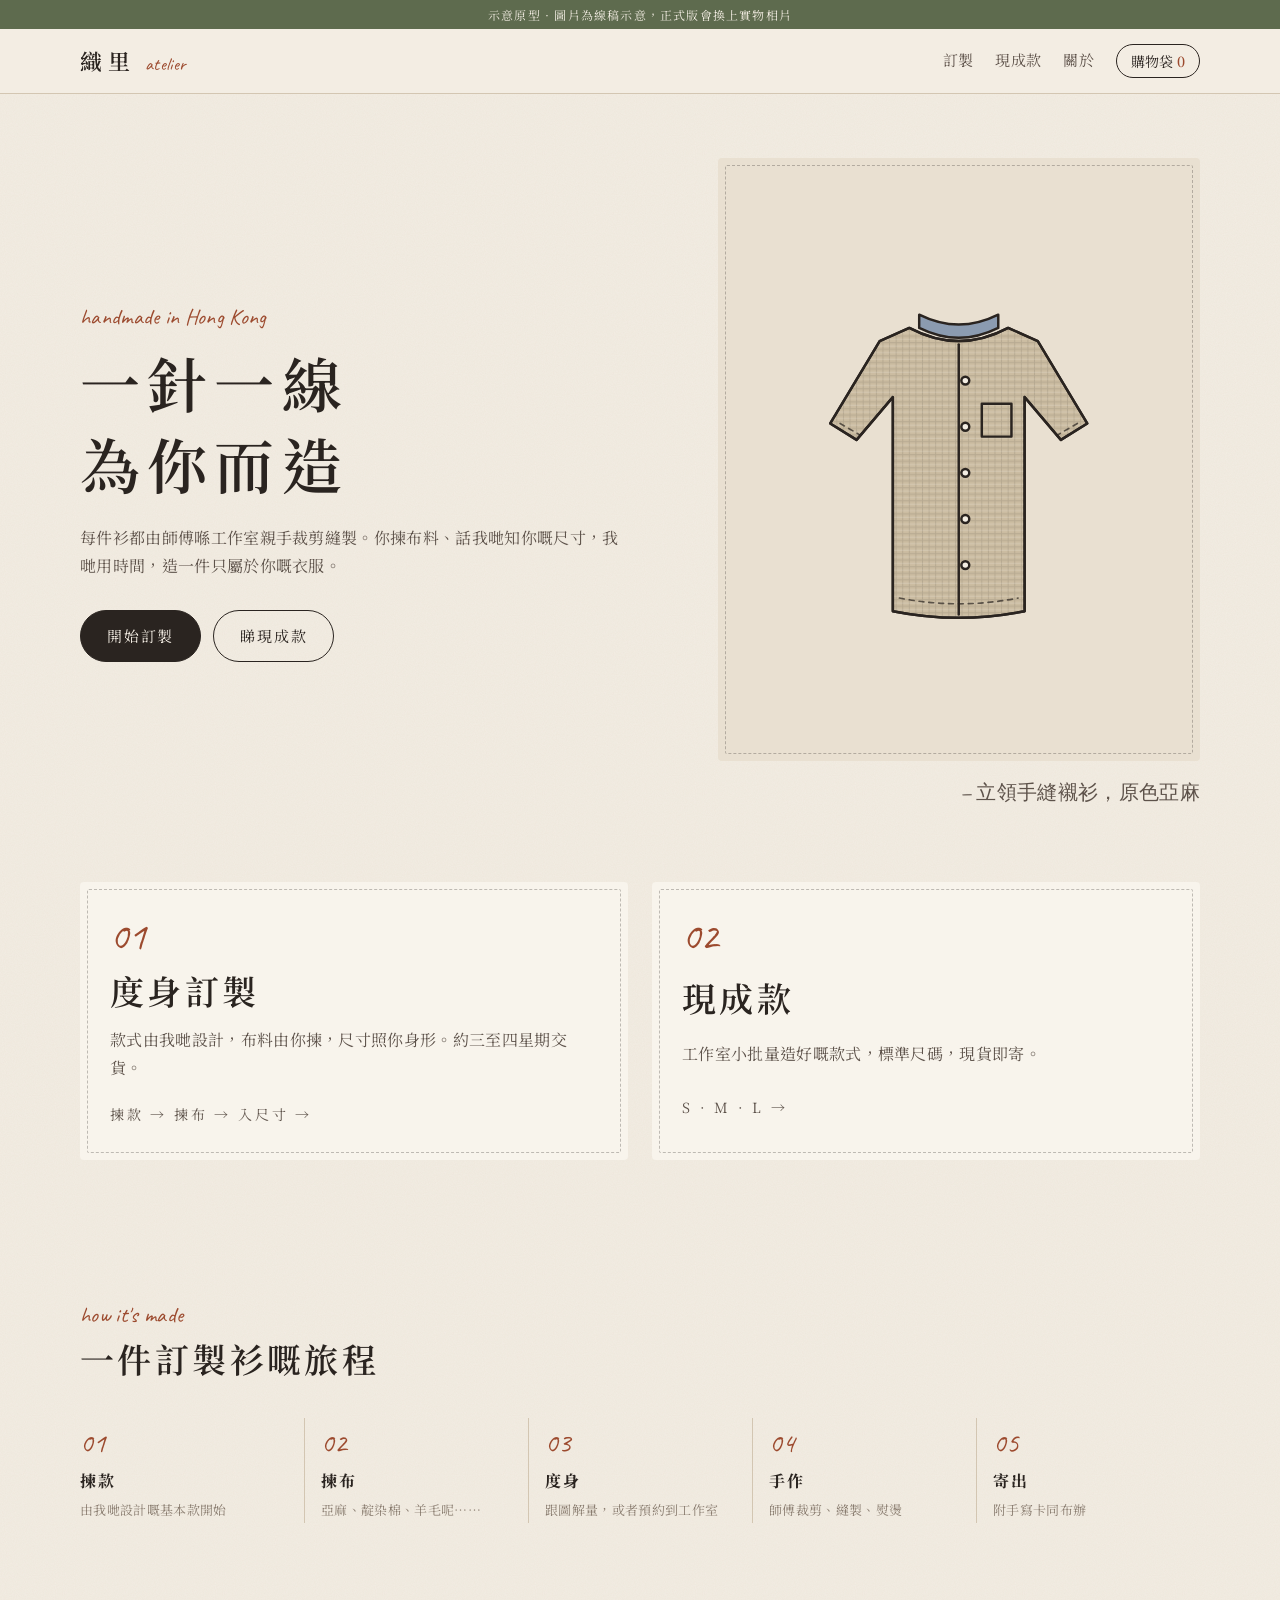
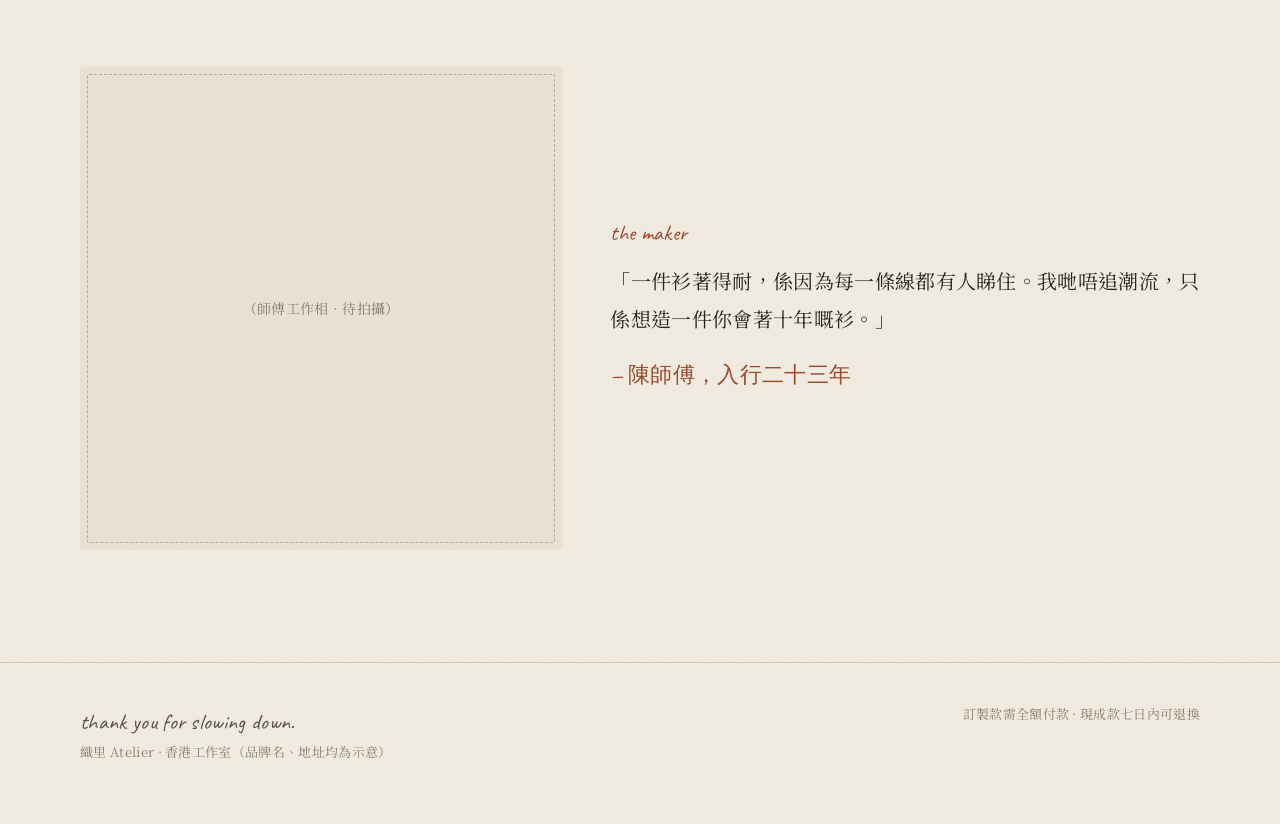
==== site/index.html @ f0a5905e "Add clickable prototype for artisan clothing shop Two zones: made-to-measure (style, fabric, measure" ====
<!DOCTYPE html>
<html lang="zh-Hant-HK">
<head>
<meta charset="utf-8">
<meta name="viewport" content="width=device-width, initial-scale=1">
<title>織里 Atelier · 原型</title>
<link rel="preconnect" href="https://fonts.googleapis.com">
<link rel="preconnect" href="https://fonts.gstatic.com" crossorigin>
<link href="https://fonts.googleapis.com/css2?family=Caveat:wght@500&family=Noto+Serif+TC:wght@400;600&display=swap" rel="stylesheet">
<link rel="stylesheet" href="styles.css">
</head>
<body>

<div class="proto-flag">示意原型 · 圖片為線稿示意，正式版會換上實物相片</div>

<header class="site-header">
  <div class="wrap">
    <a class="brand" href="#"><b>織里</b><span>atelier</span></a>
    <nav class="nav">
      <a href="#custom" data-nav="custom">訂製</a>
      <a href="#ready" data-nav="ready">現成款</a>
      <a href="#" data-nav="home" class="hide-sm">關於</a>
      <button class="cart-btn" id="cartBtn" type="button">購物袋 <span class="count" id="cartCount">0</span></button>
    </nav>
  </div>
</header>

<main>
  <!-- ================= HOME ================= -->
  <section class="view" id="view-home">
    <div class="hero">
      <div class="wrap hero-grid">
        <div>
          <div class="eyebrow">handmade in Hong Kong</div>
          <h1>一針一線<br>為你而造</h1>
          <p class="lede">每件衫都由師傅喺工作室親手裁剪縫製。你揀布料、話我哋知你嘅尺寸，我哋用時間，造一件只屬於你嘅衣服。</p>
          <div class="cta-row">
            <a class="btn" href="#custom">開始訂製</a>
            <a class="btn ghost" href="#ready">睇現成款</a>
          </div>
        </div>
        <div>
          <div class="art stitched" id="heroArt"></div>
          <p class="note">— 立領手縫襯衫，原色亞麻</p>
        </div>
      </div>
    </div>

    <div class="section" style="padding-top:24px">
      <div class="wrap">
        <div class="zones">
          <a class="zone stitched" href="#custom">
            <span class="num">01</span>
            <h2>度身訂製</h2>
            <p class="lede">款式由我哋設計，布料由你揀，尺寸照你身形。約三至四星期交貨。</p>
            <span class="go">揀款 → 揀布 → 入尺寸 →</span>
          </a>
          <a class="zone stitched" href="#ready">
            <span class="num">02</span>
            <h2>現成款</h2>
            <p class="lede">工作室小批量造好嘅款式，標準尺碼，現貨即寄。</p>
            <span class="go">S · M · L →</span>
          </a>
        </div>
      </div>
    </div>

    <div class="section">
      <div class="wrap">
        <div class="section-head">
          <div class="eyebrow">how it's made</div>
          <h2>一件訂製衫嘅旅程</h2>
        </div>
        <ol class="process process-wrap">
          <li><b>揀款</b><small>由我哋設計嘅基本款開始</small></li>
          <li><b>揀布</b><small>亞麻、靛染棉、羊毛呢……</small></li>
          <li><b>度身</b><small>跟圖解量，或者預約到工作室</small></li>
          <li><b>手作</b><small>師傅裁剪、縫製、熨燙</small></li>
          <li><b>寄出</b><small>附手寫卡同布辦</small></li>
        </ol>
      </div>
    </div>

    <div class="section">
      <div class="wrap story">
        <div class="portrait stitched">（師傅工作相 · 待拍攝）</div>
        <div>
          <div class="eyebrow">the maker</div>
          <blockquote>「一件衫著得耐，係因為每一條線都有人睇住。我哋唔追潮流，只係想造一件你會著十年嘅衫。」</blockquote>
          <cite>— 陳師傅，入行二十三年</cite>
        </div>
      </div>
    </div>
  </section>

  <!-- ================= CUSTOM ================= -->
  <section class="view" id="view-custom">
    <div class="wrap section" style="padding-top:44px">
      <div class="section-head">
        <div class="eyebrow">made to measure</div>
        <h1 style="font-size:clamp(28px,5vw,44px)">度身訂製</h1>
      </div>
      <ol class="steps" id="steps">
        <li data-step="0"><span class="n">1</span>揀款式</li>
        <li data-step="1"><span class="n">2</span>揀布料</li>
        <li data-step="2"><span class="n">3</span>入尺寸</li>
        <li data-step="3"><span class="n">4</span>確認</li>
      </ol>
      <div class="flow-grid">
        <aside class="preview stitched" id="preview"></aside>
        <div class="panel" id="panel"></div>
      </div>
    </div>
  </section>

  <!-- ================= READY ================= -->
  <section class="view" id="view-ready">
    <div class="wrap section" style="padding-top:44px">
      <div class="section-head">
        <div class="eyebrow">ready to wear</div>
        <h1 style="font-size:clamp(28px,5vw,44px)">現成款</h1>
        <p class="lede">小批量製作，每款只造十幾件。賣完會再排期，唔會大量生產。</p>
      </div>
      <div class="filters" id="filters"></div>
      <div class="grid" id="readyGrid"></div>
    </div>
  </section>
</main>

<footer class="site-footer">
  <div class="wrap">
    <div>
      <div class="hand">thank you for slowing down.</div>
      <div>織里 Atelier · 香港工作室（品牌名、地址均為示意）</div>
    </div>
    <div>訂製款需全額付款 · 現成款七日內可退換</div>
  </div>
</footer>

<!-- cart drawer -->
<div class="scrim" id="scrim"></div>
<aside class="drawer" id="drawer" aria-label="購物袋">
  <header><h3>購物袋</h3><button class="x" data-close type="button" aria-label="關閉">×</button></header>
  <div class="items" id="cartItems"></div>
  <footer>
    <div class="total-row"><span>合計</span><b id="cartTotal">HK$0</b></div>
    <button class="btn block" id="checkoutBtn" type="button">前往結帳</button>
  </footer>
</aside>

<!-- modal -->
<div class="modal" id="modal" role="dialog" aria-modal="true">
  <div class="box stitched"><button class="x" data-close type="button" aria-label="關閉">×</button><div id="modalBody"></div></div>
</div>

<div class="toast" id="toast"></div>

<script src="data.js"></script>
<script src="art.js"></script>
<script src="app.js"></script>
</body>
</html>
---- site/styles.css ----
:root {
  --paper: #f3ede3;
  --paper-2: #e9e0d1;
  --card: #f8f4ec;
  --ink: #2a2420;
  --ink-soft: #5d524a;
  --muted: #8a7d70;
  --line: #d3c6b2;
  --rust: #9c4a2e;
  --moss: #5e6b4e;
  --serif: "Noto Serif TC", "Songti TC", "PMingLiU", serif;
  --hand: "Caveat", cursive;
  --radius: 4px;
}

* { box-sizing: border-box; }

html { scroll-behavior: smooth; }

body {
  margin: 0;
  background-color: var(--paper);
  /* faint paper grain */
  background-image: url("data:image/svg+xml,%3Csvg xmlns='http://www.w3.org/2000/svg' width='160' height='160'%3E%3Cfilter id='n'%3E%3CfeTurbulence type='fractalNoise' baseFrequency='.9' numOctaves='2' stitchTiles='stitch'/%3E%3CfeColorMatrix values='0 0 0 0 0.35 0 0 0 0 0.28 0 0 0 0 0.2 0 0 0 .07 0'/%3E%3C/filter%3E%3Crect width='100%25' height='100%25' filter='url(%23n)'/%3E%3C/svg%3E");
  color: var(--ink);
  font-family: var(--serif);
  font-size: 16px;
  line-height: 1.75;
  letter-spacing: .02em;
  -webkit-font-smoothing: antialiased;
}

img, svg { display: block; max-width: 100%; }
a { color: inherit; }
button { font: inherit; color: inherit; }

.wrap { width: min(1120px, 100% - 40px); margin-inline: auto; }

/* ---------- header ---------- */
.site-header {
  position: sticky; top: 0; z-index: 20;
  background: rgba(243, 237, 227, .92);
  backdrop-filter: blur(6px);
  border-bottom: 1px solid var(--line);
}
.site-header .wrap {
  display: flex; align-items: center; justify-content: space-between;
  height: 64px;
}
.brand { text-decoration: none; display: flex; align-items: baseline; gap: 10px; }
.brand b { font-size: 22px; font-weight: 600; letter-spacing: .25em; }
.brand span { font-family: var(--hand); font-size: 18px; color: var(--rust); }
.nav { display: flex; gap: 22px; align-items: center; }
.nav a { text-decoration: none; font-size: 15px; color: var(--ink-soft); padding: 4px 0; border-bottom: 1px solid transparent; }
.nav a.active, .nav a:hover { color: var(--ink); border-bottom-color: var(--rust); }
.cart-btn {
  background: none; border: 1px solid var(--ink); border-radius: 999px;
  padding: 4px 14px; cursor: pointer; font-size: 14px;
}
.cart-btn .count { color: var(--rust); font-weight: 600; }

@media (max-width: 640px) {
  .nav a.hide-sm { display: none; }
  .nav { gap: 14px; }
  .brand span { display: none; }
}

/* ---------- views ---------- */
.view { display: none; animation: fade .6s ease; }
.view.on { display: block; }
@keyframes fade { from { opacity: 0; transform: translateY(6px); } to { opacity: 1; transform: none; } }

.eyebrow { font-family: var(--hand); color: var(--rust); font-size: 22px; line-height: 1; }
h1, h2, h3 { font-weight: 600; line-height: 1.35; margin: 0; }
h1 { font-size: clamp(34px, 6vw, 60px); letter-spacing: .12em; }
h2 { font-size: clamp(24px, 3.4vw, 34px); letter-spacing: .1em; }
h3 { font-size: 19px; letter-spacing: .06em; }
p { margin: 0; }
.lede { color: var(--ink-soft); max-width: 34em; }

.section { padding: 72px 0; }
.section-head { display: grid; gap: 10px; margin-bottom: 36px; }
.rule { height: 1px; background: var(--line); border: 0; margin: 0; }

/* stitched border: dashed line inset, like a seam */
.stitched { position: relative; }
.stitched::after {
  content: ""; position: absolute; inset: 7px;
  border: 1px dashed rgba(42, 36, 32, .28); border-radius: 2px;
  pointer-events: none;
}

/* ---------- hero ---------- */
.hero { padding: 64px 0 48px; }
.hero-grid { display: grid; grid-template-columns: 1.1fr .9fr; gap: 48px; align-items: center; }
.hero h1 { margin: 14px 0 20px; }
.hero .art {
  background: var(--paper-2); aspect-ratio: 4 / 5; border-radius: var(--radius);
  display: grid; place-items: center; padding: 30px;
}
.hero .art svg { width: 78%; }
.hero .note { font-family: var(--hand); font-size: 20px; color: var(--ink-soft); margin-top: 14px; text-align: right; }
.cta-row { display: flex; gap: 12px; flex-wrap: wrap; margin-top: 30px; }
@media (max-width: 800px) {
  .hero-grid { grid-template-columns: 1fr; gap: 28px; }
  .hero { padding-top: 36px; }
}

.btn {
  display: inline-flex; align-items: center; justify-content: center; gap: 8px;
  padding: 12px 26px; border-radius: 999px; cursor: pointer;
  border: 1px solid var(--ink); background: var(--ink); color: var(--paper);
  text-decoration: none; font-size: 15px; letter-spacing: .12em;
  transition: background .3s, color .3s;
}
.btn:hover { background: var(--rust); border-color: var(--rust); }
.btn.ghost { background: transparent; color: var(--ink); }
.btn.ghost:hover { background: var(--ink); color: var(--paper); }
.btn:disabled { opacity: .35; cursor: not-allowed; background: var(--ink); }
.btn.block { width: 100%; }

/* ---------- two zones ---------- */
.zones { display: grid; grid-template-columns: 1fr 1fr; gap: 24px; }
.zone {
  background: var(--card); padding: 34px 30px; border-radius: var(--radius);
  text-decoration: none; display: grid; gap: 12px; transition: transform .4s;
}
.zone:hover { transform: translateY(-3px); }
.zone .num { font-family: var(--hand); font-size: 40px; color: var(--rust); line-height: 1; }
.zone .go { margin-top: 8px; font-size: 14px; letter-spacing: .2em; color: var(--ink-soft); }
@media (max-width: 700px) { .zones { grid-template-columns: 1fr; } }

/* ---------- process ---------- */
.process { display: grid; grid-template-columns: repeat(5, 1fr); gap: 0; counter-reset: s; }
.process li { list-style: none; padding: 0 16px; border-left: 1px solid var(--line); }
.process li:first-child { border-left: 0; padding-left: 0; }
.process li::before {
  counter-increment: s; content: "0" counter(s);
  display: block; font-family: var(--hand); font-size: 28px; color: var(--rust);
}
.process b { display: block; letter-spacing: .1em; }
.process small { color: var(--muted); font-size: 13px; }
.process-wrap { padding: 0; margin: 0; }
@media (max-width: 800px) {
  .process { grid-template-columns: 1fr; gap: 18px; }
  .process li { border-left: 0; padding: 0 0 0 0; border-top: 1px solid var(--line); padding-top: 12px; }
  .process li:first-child { border-top: 0; padding-top: 0; }
}

/* ---------- maker story ---------- */
.story { display: grid; grid-template-columns: .9fr 1.1fr; gap: 48px; align-items: center; }
.story .portrait {
  aspect-ratio: 1; background: var(--paper-2); border-radius: var(--radius);
  display: grid; place-items: center; color: var(--muted); font-size: 14px;
}
.story blockquote { margin: 18px 0; font-size: 20px; line-height: 1.9; }
.story cite { font-family: var(--hand); font-style: normal; font-size: 22px; color: var(--rust); }
@media (max-width: 800px) { .story { grid-template-columns: 1fr; gap: 24px; } }

/* ---------- product cards ---------- */
.grid { display: grid; grid-template-columns: repeat(auto-fill, minmax(240px, 1fr)); gap: 28px; }
.card {
  background: none; border: 0; padding: 0; text-align: left; cursor: pointer;
  display: grid; gap: 10px;
}
.card .pic {
  background: var(--card); aspect-ratio: 4 / 5; border-radius: var(--radius);
  display: grid; place-items: center; padding: 28px; transition: background .4s;
}
.card:hover .pic { background: var(--paper-2); }
.card .pic svg { width: 82%; transition: transform .6s; }
.card:hover .pic svg { transform: scale(1.03) rotate(-1deg); }
.card .meta { display: flex; justify-content: space-between; gap: 10px; align-items: baseline; }
.card .price { color: var(--ink-soft); font-size: 15px; white-space: nowrap; }
.card .sub { color: var(--muted); font-size: 13px; }
.card.selected .pic { outline: 2px solid var(--rust); outline-offset: 3px; }
.tag {
  display: inline-block; font-size: 12px; letter-spacing: .1em; padding: 1px 10px;
  border: 1px solid var(--line); border-radius: 999px; color: var(--ink-soft);
}
.tag.rust { border-color: var(--rust); color: var(--rust); }

/* ---------- custom flow ---------- */
.steps { scroll-margin-top: 72px; display: flex; gap: 0; margin: 0 0 40px; padding: 0; list-style: none; border-bottom: 1px solid var(--line); overflow-x: auto; }
.steps li {
  flex: 1; min-width: 80px; padding: 12px 4px; text-align: center; font-size: 14px;
  color: var(--muted); letter-spacing: .12em; border-bottom: 2px solid transparent; margin-bottom: -1px;
  white-space: nowrap;
}
.steps li .n { font-family: var(--hand); font-size: 20px; margin-right: 4px; }
.steps li.on { color: var(--ink); border-bottom-color: var(--rust); }
.steps li.done { color: var(--ink-soft); cursor: pointer; }

.flow-grid { display: grid; grid-template-columns: .85fr 1.15fr; gap: 48px; align-items: start; }
.preview {
  position: sticky; top: 88px;
  background: var(--card); border-radius: var(--radius); padding: 30px;
  display: grid; gap: 14px;
}
.preview .pic { aspect-ratio: 4 / 5; display: grid; place-items: center; }
.preview .pic svg { width: 80%; transition: all .6s; }
.preview .line { display: flex; justify-content: space-between; font-size: 14px; color: var(--ink-soft); border-top: 1px dashed var(--line); padding-top: 8px; }
.preview .line b { color: var(--ink); font-weight: 600; }
@media (max-width: 860px) {
  .flow-grid { grid-template-columns: 1fr; gap: 24px; }
  .preview { position: relative; top: 0; grid-template-columns: 120px 1fr; align-items: center; padding: 16px; }
  .preview .pic { aspect-ratio: auto; }
  .preview .pic svg { width: 120px; height: 144px; }
  .preview .info { display: grid; gap: 6px; }
}

.panel { display: grid; gap: 22px; }
.panel .hint { color: var(--muted); font-size: 14px; }

.style-list { display: grid; gap: 14px; }
.style-opt {
  display: grid; grid-template-columns: 88px 1fr auto; gap: 16px; align-items: center;
  background: var(--card); border: 1px solid transparent; border-radius: var(--radius);
  padding: 12px 16px 12px 12px; cursor: pointer; text-align: left; transition: border-color .3s;
}
.style-opt:hover { border-color: var(--line); }
.style-opt.on { border-color: var(--rust); }
.style-opt .thumb { background: var(--paper-2); border-radius: 2px; padding: 8px; }
.style-opt p { font-size: 14px; color: var(--ink-soft); }
.style-opt .price { font-size: 15px; white-space: nowrap; }

.fabrics { display: grid; grid-template-columns: repeat(auto-fill, minmax(150px, 1fr)); gap: 16px; }
.fabric {
  background: none; border: 0; padding: 0; cursor: pointer; text-align: left; display: grid; gap: 8px;
}
.swatch {
  aspect-ratio: 1; border-radius: 3px; position: relative;
  box-shadow: inset 0 0 0 1px rgba(0,0,0,.06), 0 1px 0 rgba(0,0,0,.04);
  transition: transform .4s;
}
/* pinked (zigzag) bottom edge like a fabric sample */
.swatch { -webkit-mask: conic-gradient(from -45deg at bottom, #0000, #000 1deg 89deg, #0000 90deg) 50% / 12px 100%;
          mask: conic-gradient(from -45deg at bottom, #0000, #000 1deg 89deg, #0000 90deg) 50% / 12px 100%; }
.fabric:hover .swatch { transform: translateY(-2px); }
.fabric.on .name::before { content: "✓ "; color: var(--rust); }
.fabric.on .swatch { outline: 2px solid var(--rust); outline-offset: 3px; }
.fabric .name { font-size: 15px; }
.fabric .detail { font-size: 12px; color: var(--muted); line-height: 1.5; }
.fabric .plus { font-size: 13px; color: var(--rust); }

.fabric-note { background: var(--card); padding: 16px 18px; border-radius: var(--radius); font-size: 14px; color: var(--ink-soft); }

/* fabric weave textures */
.t-linen { background-image:
  repeating-linear-gradient(0deg, rgba(255,255,255,.09) 0 1px, transparent 1px 3px),
  repeating-linear-gradient(90deg, rgba(0,0,0,.08) 0 1px, transparent 1px 4px); }
.t-twill { background-image: repeating-linear-gradient(45deg, rgba(255,255,255,.10) 0 2px, transparent 2px 5px); }
.t-herring { background-image:
  repeating-linear-gradient(45deg, rgba(255,255,255,.10) 0 2px, transparent 2px 6px),
  repeating-linear-gradient(-45deg, rgba(0,0,0,.08) 0 2px, transparent 2px 6px); background-size: 12px 12px, 12px 12px; background-position: 0 0, 6px 0; }
.t-plain { background-image: repeating-linear-gradient(90deg, rgba(0,0,0,.04) 0 1px, transparent 1px 3px); }
.t-stripe { background-image: repeating-linear-gradient(90deg, rgba(255,255,255,.5) 0 2px, transparent 2px 14px); }

/* measurements */
.measure-wrap { display: grid; grid-template-columns: 1fr 160px; gap: 24px; align-items: start; }
.measures { display: grid; grid-template-columns: 1fr 1fr; gap: 16px 18px; }
.field { display: grid; gap: 4px; }
.field label { font-size: 14px; letter-spacing: .08em; display: flex; justify-content: space-between; }
.field label .opt { color: var(--muted); font-size: 12px; }
.input-unit { position: relative; }
.field input, .field textarea, .field select {
  width: 100%; font: inherit; color: var(--ink); background: var(--card);
  border: 0; border-bottom: 1px solid var(--ink-soft); border-radius: 0;
  padding: 10px 44px 8px 12px; outline: none; font-size: 17px; transition: border-color .3s, background .3s;
}
.field textarea { padding-right: 12px; font-size: 15px; resize: vertical; min-height: 84px; }
.field input:focus, .field textarea:focus { border-bottom-color: var(--rust); background: #fffaf2; }
.input-unit .u { position: absolute; right: 12px; top: 50%; transform: translateY(-50%); color: var(--muted); font-size: 14px; }
.field .tip { font-size: 12px; color: var(--muted); line-height: 1.5; }
.field.bad input { border-bottom-color: var(--rust); }
.field.bad .tip { color: var(--rust); }
.field.wide { grid-column: 1 / -1; }
.body-guide { background: var(--card); border-radius: var(--radius); padding: 16px; position: sticky; top: 88px; }
.body-guide p { font-size: 12px; color: var(--muted); text-align: center; margin-top: 8px; }
.body-guide .hl { stroke: var(--rust); stroke-width: 2; stroke-dasharray: 4 3; opacity: 0; transition: opacity .3s; }
.body-guide .hl.show { opacity: 1; }
@media (max-width: 600px) {
  .measure-wrap { grid-template-columns: 1fr; }
  .body-guide { display: none; }
  .measures { grid-template-columns: 1fr 1fr; gap: 14px 12px; }
}

.summary { background: var(--card); border-radius: var(--radius); padding: 26px; display: grid; gap: 10px; }
.summary .row { display: flex; justify-content: space-between; gap: 16px; font-size: 15px; border-bottom: 1px dashed var(--line); padding-bottom: 8px; }
.summary .row span:first-child { color: var(--muted); }
.summary .total { font-size: 20px; border: 0; padding-top: 6px; }
.summary .mlist { font-size: 14px; color: var(--ink-soft); display: grid; grid-template-columns: 1fr 1fr; gap: 2px 18px; }
.policy { font-size: 13px; color: var(--ink-soft); border-left: 2px solid var(--rust); padding: 4px 0 4px 14px; }
.check { display: flex; gap: 10px; font-size: 14px; align-items: flex-start; cursor: pointer; }
.check input { margin-top: 6px; accent-color: var(--rust); }

.flow-nav { display: flex; justify-content: space-between; gap: 12px; margin-top: 8px; }

/* ---------- ready-made ---------- */
.filters { display: flex; gap: 8px; flex-wrap: wrap; margin-bottom: 28px; }
.chip {
  border: 1px solid var(--line); background: none; border-radius: 999px;
  padding: 4px 16px; cursor: pointer; font-size: 14px; color: var(--ink-soft);
}
.chip.on { background: var(--ink); color: var(--paper); border-color: var(--ink); }

/* ---------- dialog / drawer ---------- */
.scrim {
  position: fixed; inset: 0; background: rgba(42, 36, 32, .4); z-index: 40;
  opacity: 0; pointer-events: none; transition: opacity .35s;
}
.scrim.on { opacity: 1; pointer-events: auto; }

.drawer {
  position: fixed; top: 0; right: 0; bottom: 0; width: min(420px, 100%); z-index: 50;
  background: var(--paper); transform: translateX(100%); transition: transform .45s cubic-bezier(.2,.7,.2,1), visibility 0s .45s;
  display: grid; grid-template-rows: auto 1fr auto; visibility: hidden;
}
.drawer.on { transform: none; visibility: visible; transition-delay: 0s; box-shadow: -10px 0 40px rgba(0,0,0,.12); }
.drawer header, .drawer footer { padding: 18px 22px; border-bottom: 1px solid var(--line); display: flex; justify-content: space-between; align-items: center; }
.drawer footer { border-bottom: 0; border-top: 1px solid var(--line); display: grid; gap: 12px; justify-content: stretch; align-items: stretch; }
.drawer .items { overflow: auto; padding: 8px 22px; }
.x { background: none; border: 0; font-size: 24px; cursor: pointer; line-height: 1; padding: 4px 8px; }
.item { display: grid; grid-template-columns: 64px 1fr auto; gap: 14px; padding: 14px 0; border-bottom: 1px dashed var(--line); align-items: start; }
.item .thumb { background: var(--card); padding: 6px; border-radius: 2px; }
.item small { display: block; color: var(--muted); font-size: 12px; line-height: 1.6; }
.item .rm { background: none; border: 0; color: var(--muted); font-size: 12px; cursor: pointer; text-decoration: underline; padding: 0; }
.empty { color: var(--muted); text-align: center; padding: 40px 0; font-size: 15px; }
.total-row { display: flex; justify-content: space-between; font-size: 18px; }

.modal {
  position: fixed; inset: 0; z-index: 60; display: grid; place-items: center; padding: 20px;
  pointer-events: none; opacity: 0; transition: opacity .35s;
}
.modal.on { opacity: 1; pointer-events: auto; }
.modal .box {
  background: var(--paper); width: min(860px, 100%); max-height: calc(100vh - 40px); overflow: auto;
  border-radius: var(--radius); position: relative; box-shadow: 0 20px 60px rgba(0,0,0,.2);
}
.modal .x { position: absolute; top: 10px; right: 10px; z-index: 2; }
.pd { display: grid; grid-template-columns: 1fr 1fr; }
.pd .pic { background: var(--card); display: grid; place-items: center; padding: 40px; }
.pd .pic svg { width: 80%; }
.pd .body { padding: 36px 30px; display: grid; gap: 16px; align-content: start; }
.sizes { display: flex; gap: 8px; flex-wrap: wrap; }
.size {
  min-width: 52px; padding: 8px 12px; border: 1px solid var(--line); background: none; cursor: pointer; border-radius: 2px;
}
.size.on { border-color: var(--ink); background: var(--ink); color: var(--paper); }
.size:disabled { color: var(--line); text-decoration: line-through; cursor: not-allowed; }
.chart { width: 100%; border-collapse: collapse; font-size: 13px; }
.chart th, .chart td { border-bottom: 1px solid var(--line); padding: 6px 4px; text-align: center; }
.chart th { font-weight: 600; color: var(--ink-soft); }
details summary { cursor: pointer; font-size: 14px; color: var(--ink-soft); }
.message { padding: 40px 30px; text-align: center; display: grid; gap: 14px; justify-items: center; }
.message .seal {
  width: 74px; height: 74px; border-radius: 50%; border: 2px solid var(--rust); color: var(--rust);
  display: grid; place-items: center; font-size: 22px; transform: rotate(-8deg); letter-spacing: 0;
}
@media (max-width: 700px) {
  .pd { grid-template-columns: 1fr; }
  .pd .pic { padding: 24px; }
  .pd .pic svg { width: 55%; }
  .pd .body { padding: 22px 20px 28px; }
  .modal { padding: 0; align-items: end; }
  .modal .box { max-height: 92vh; border-radius: 12px 12px 0 0; }
}

.toast {
  position: fixed; left: 50%; bottom: 24px; transform: translate(-50%, 30px); z-index: 70;
  background: var(--ink); color: var(--paper); padding: 10px 22px; border-radius: 999px; font-size: 14px;
  opacity: 0; transition: all .4s; pointer-events: none;
}
.toast.on { opacity: 1; transform: translate(-50%, 0); }

/* ---------- footer ---------- */
.site-footer { border-top: 1px solid var(--line); padding: 40px 0 60px; margin-top: 40px; color: var(--muted); font-size: 13px; }
.site-footer .wrap { display: flex; justify-content: space-between; gap: 20px; flex-wrap: wrap; }
.site-footer .hand { font-family: var(--hand); font-size: 22px; color: var(--ink-soft); }

.proto-flag {
  background: var(--moss); color: #f3ede3; text-align: center; font-size: 12px; letter-spacing: .1em; padding: 4px 10px;
}

@media (prefers-reduced-motion: reduce) {
  *, *::before, *::after { animation: none !important; transition: none !important; }
}
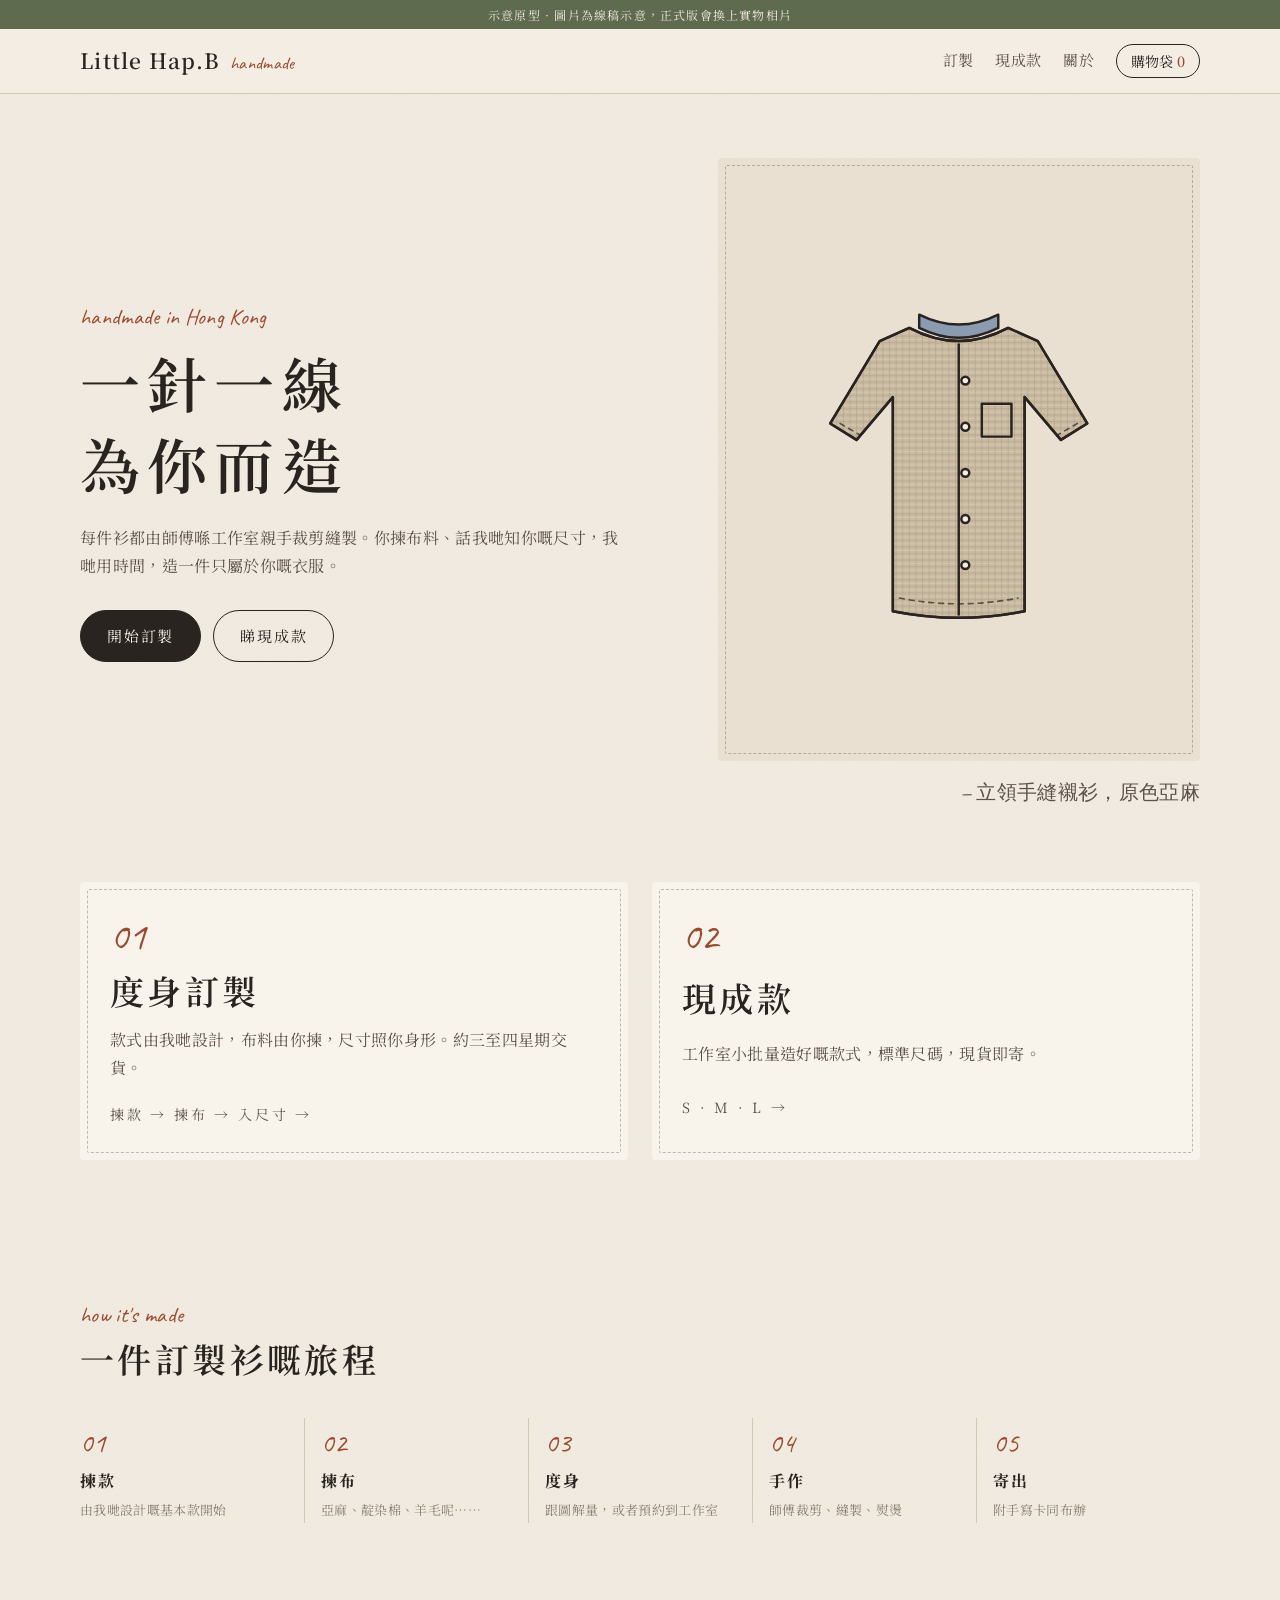
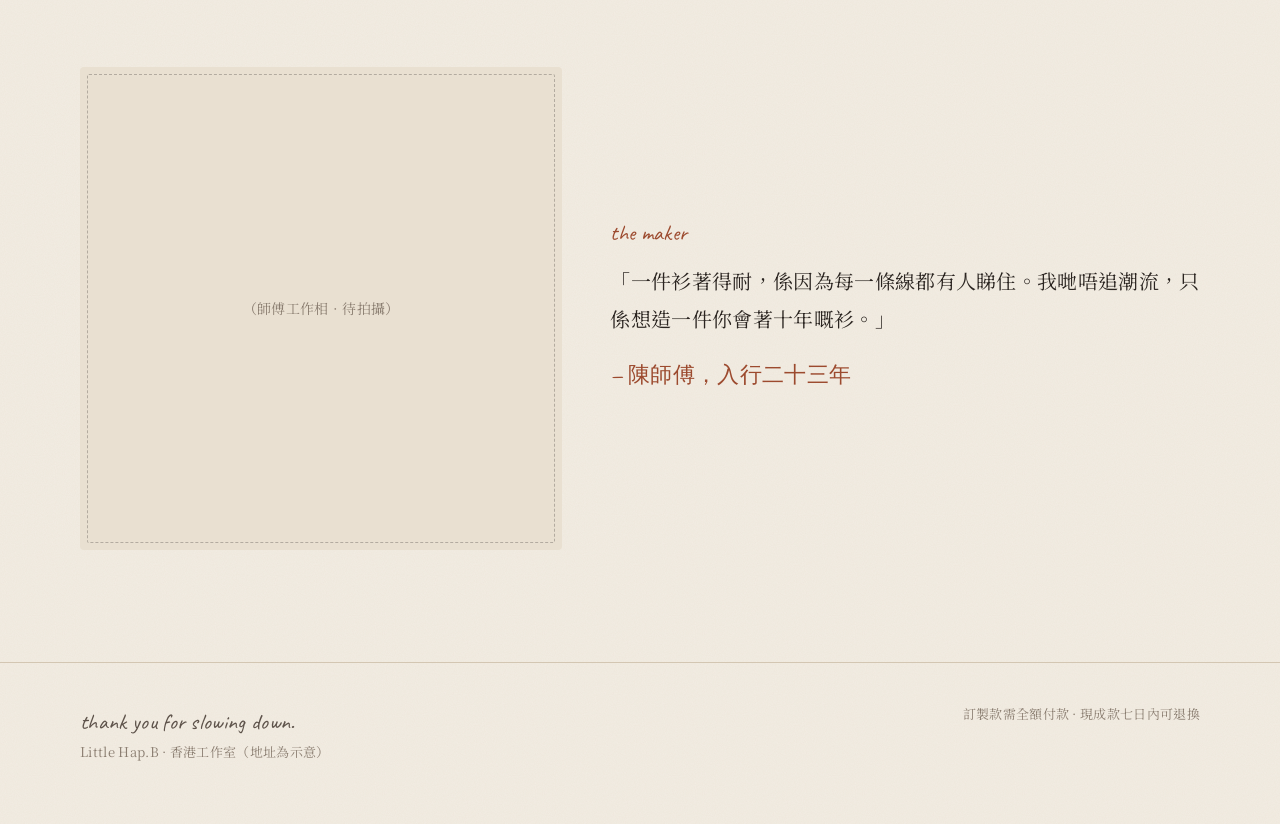
==== commit f19edf89: "Rename shop to Little Hap.B and tighten mobile header Co-Authored-By: Claude Opus 5.5 <noreply@anthr" ====
--- a/site/index.html
+++ b/site/index.html
@@ -3,7 +3,7 @@
 <head>
 <meta charset="utf-8">
 <meta name="viewport" content="width=device-width, initial-scale=1">
-<title>織里 Atelier · 原型</title>
+<title>Little Hap.B · 原型</title>
 <link rel="preconnect" href="https://fonts.googleapis.com">
 <link rel="preconnect" href="https://fonts.gstatic.com" crossorigin>
 <link href="https://fonts.googleapis.com/css2?family=Caveat:wght@500&family=Noto+Serif+TC:wght@400;600&display=swap" rel="stylesheet">
@@ -15,7 +15,7 @@
 
 <header class="site-header">
   <div class="wrap">
-    <a class="brand" href="#"><b>織里</b><span>atelier</span></a>
+    <a class="brand" href="#"><b>Little Hap.B</b><span>handmade</span></a>
     <nav class="nav">
       <a href="#custom" data-nav="custom">訂製</a>
       <a href="#ready" data-nav="ready">現成款</a>
@@ -131,7 +131,7 @@
   <div class="wrap">
     <div>
       <div class="hand">thank you for slowing down.</div>
-      <div>織里 Atelier · 香港工作室（品牌名、地址均為示意）</div>
+      <div>Little Hap.B · 香港工作室（地址為示意）</div>
     </div>
     <div>訂製款需全額付款 · 現成款七日內可退換</div>
   </div>
--- a/site/styles.css
+++ b/site/styles.css
@@ -48,7 +48,7 @@
   height: 64px;
 }
 .brand { text-decoration: none; display: flex; align-items: baseline; gap: 10px; }
-.brand b { font-size: 22px; font-weight: 600; letter-spacing: .25em; }
+.brand b { font-size: 21px; font-weight: 600; letter-spacing: .06em; white-space: nowrap; }
 .brand span { font-family: var(--hand); font-size: 18px; color: var(--rust); }
 .nav { display: flex; gap: 22px; align-items: center; }
 .nav a { text-decoration: none; font-size: 15px; color: var(--ink-soft); padding: 4px 0; border-bottom: 1px solid transparent; }
@@ -59,10 +59,13 @@
 }
 .cart-btn .count { color: var(--rust); font-weight: 600; }
 
+.nav a, .cart-btn { white-space: nowrap; }
 @media (max-width: 640px) {
   .nav a.hide-sm { display: none; }
-  .nav { gap: 14px; }
+  .nav { gap: 12px; }
   .brand span { display: none; }
+  .brand b { font-size: 18px; letter-spacing: .03em; }
+  .cart-btn { padding: 3px 10px; font-size: 13px; }
 }
 
 /* ---------- views ---------- */
@@ -355,7 +358,7 @@
 .message { padding: 40px 30px; text-align: center; display: grid; gap: 14px; justify-items: center; }
 .message .seal {
   width: 74px; height: 74px; border-radius: 50%; border: 2px solid var(--rust); color: var(--rust);
-  display: grid; place-items: center; font-size: 22px; transform: rotate(-8deg); letter-spacing: 0;
+  display: grid; place-items: center; font-size: 17px; font-weight: 600; transform: rotate(-8deg); letter-spacing: 0;
 }
 @media (max-width: 700px) {
   .pd { grid-template-columns: 1fr; }
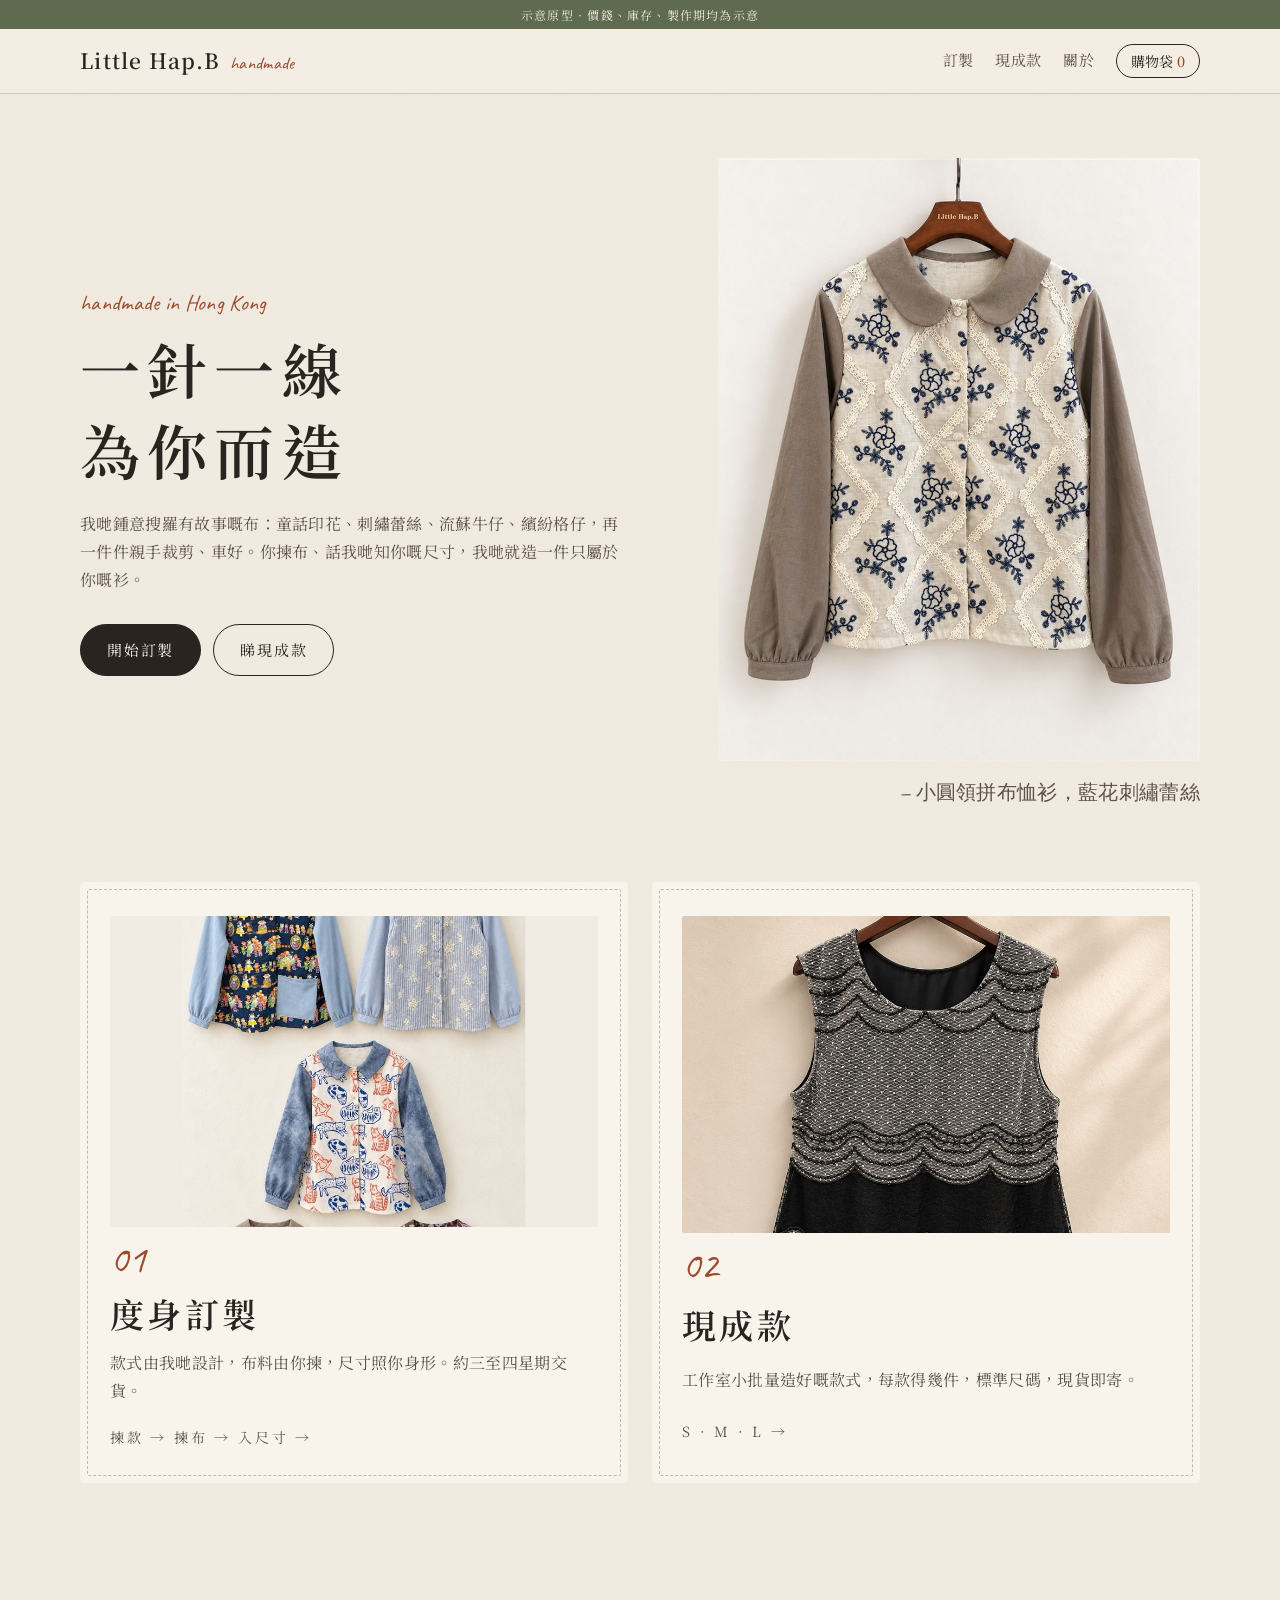
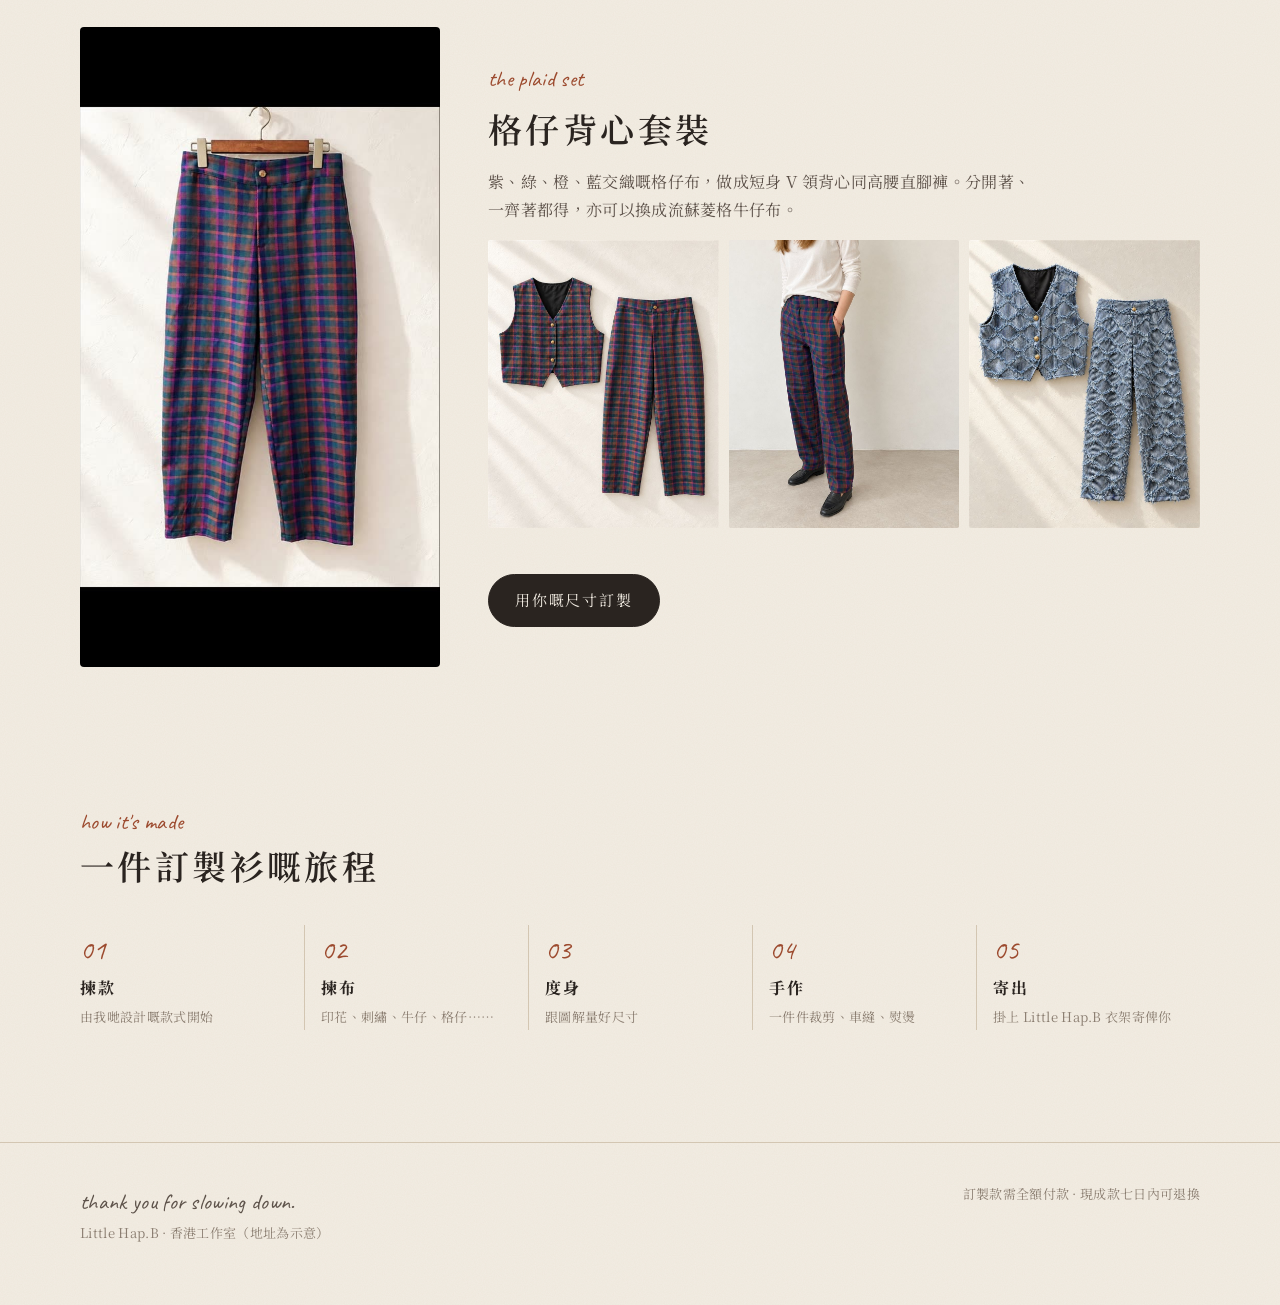
==== commit 447fbb39: "Use real product photos, fabric swatches and plaid set video Custom zone: collar blouse (5 fabrics)," ====
--- a/site/index.html
+++ b/site/index.html
@@ -11,7 +11,7 @@
 </head>
 <body>
 
-<div class="proto-flag">示意原型 · 圖片為線稿示意，正式版會換上實物相片</div>
+<div class="proto-flag">示意原型 · 價錢、庫存、製作期均為示意</div>
 
 <header class="site-header">
   <div class="wrap">
@@ -33,16 +33,16 @@
         <div>
           <div class="eyebrow">handmade in Hong Kong</div>
           <h1>一針一線<br>為你而造</h1>
-          <p class="lede">每件衫都由師傅喺工作室親手裁剪縫製。你揀布料、話我哋知你嘅尺寸，我哋用時間，造一件只屬於你嘅衣服。</p>
+          <p class="lede">我哋鍾意搜羅有故事嘅布：童話印花、刺繡蕾絲、流蘇牛仔、繽紛格仔，再一件件親手裁剪、車好。你揀布、話我哋知你嘅尺寸，我哋就造一件只屬於你嘅衫。</p>
           <div class="cta-row">
             <a class="btn" href="#custom">開始訂製</a>
             <a class="btn ghost" href="#ready">睇現成款</a>
           </div>
         </div>
-        <div>
-          <div class="art stitched" id="heroArt"></div>
-          <p class="note">— 立領手縫襯衫，原色亞麻</p>
-        </div>
+        <figure class="hero-photo">
+          <img src="img/blouse-embroid.jpg" alt="小圓領拼布恤衫，藍花刺繡蕾絲">
+          <figcaption class="note">— 小圓領拼布恤衫，藍花刺繡蕾絲</figcaption>
+        </figure>
       </div>
     </div>
 
@@ -50,17 +50,38 @@
       <div class="wrap">
         <div class="zones">
           <a class="zone stitched" href="#custom">
+            <img class="zone-img" src="img/blouse-collage.jpg" alt="" loading="lazy">
             <span class="num">01</span>
             <h2>度身訂製</h2>
             <p class="lede">款式由我哋設計，布料由你揀，尺寸照你身形。約三至四星期交貨。</p>
             <span class="go">揀款 → 揀布 → 入尺寸 →</span>
           </a>
           <a class="zone stitched" href="#ready">
+            <img class="zone-img" src="img/lace-top.jpg" alt="" loading="lazy">
             <span class="num">02</span>
             <h2>現成款</h2>
-            <p class="lede">工作室小批量造好嘅款式，標準尺碼，現貨即寄。</p>
+            <p class="lede">工作室小批量造好嘅款式，每款得幾件，標準尺碼，現貨即寄。</p>
             <span class="go">S · M · L →</span>
           </a>
+        </div>
+      </div>
+    </div>
+
+    <div class="section">
+      <div class="wrap lookbook">
+        <div class="lookbook-video">
+          <video src="img/plaid-set.mp4" poster="img/plaid-set-poster.jpg" autoplay muted loop playsinline></video>
+        </div>
+        <div class="lookbook-text">
+          <div class="eyebrow">the plaid set</div>
+          <h2>格仔背心套裝</h2>
+          <p class="lede">紫、綠、橙、藍交織嘅格仔布，做成短身 V 領背心同高腰直腳褲。分開著、一齊著都得，亦可以換成流蘇菱格牛仔布。</p>
+          <div class="lookbook-thumbs">
+            <img src="img/plaid-set.jpg" alt="格仔背心套裝" loading="lazy">
+            <img src="img/plaid-pants-worn.jpg" alt="格仔直腳褲上身" loading="lazy">
+            <img src="img/denim-set.jpg" alt="流蘇牛仔背心套裝" loading="lazy">
+          </div>
+          <div class="cta-row"><a class="btn" href="#custom">用你嘅尺寸訂製</a></div>
         </div>
       </div>
     </div>
@@ -72,23 +93,12 @@
           <h2>一件訂製衫嘅旅程</h2>
         </div>
         <ol class="process process-wrap">
-          <li><b>揀款</b><small>由我哋設計嘅基本款開始</small></li>
-          <li><b>揀布</b><small>亞麻、靛染棉、羊毛呢……</small></li>
-          <li><b>度身</b><small>跟圖解量，或者預約到工作室</small></li>
-          <li><b>手作</b><small>師傅裁剪、縫製、熨燙</small></li>
-          <li><b>寄出</b><small>附手寫卡同布辦</small></li>
+          <li><b>揀款</b><small>由我哋設計嘅款式開始</small></li>
+          <li><b>揀布</b><small>印花、刺繡、牛仔、格仔……</small></li>
+          <li><b>度身</b><small>跟圖解量好尺寸</small></li>
+          <li><b>手作</b><small>一件件裁剪、車縫、熨燙</small></li>
+          <li><b>寄出</b><small>掛上 Little Hap.B 衣架寄俾你</small></li>
         </ol>
-      </div>
-    </div>
-
-    <div class="section">
-      <div class="wrap story">
-        <div class="portrait stitched">（師傅工作相 · 待拍攝）</div>
-        <div>
-          <div class="eyebrow">the maker</div>
-          <blockquote>「一件衫著得耐，係因為每一條線都有人睇住。我哋唔追潮流，只係想造一件你會著十年嘅衫。」</blockquote>
-          <cite>— 陳師傅，入行二十三年</cite>
-        </div>
       </div>
     </div>
   </section>
--- a/site/styles.css
+++ b/site/styles.css
@@ -388,3 +388,43 @@
 @media (prefers-reduced-motion: reduce) {
   *, *::before, *::after { animation: none !important; transition: none !important; }
 }
+
+/* ---------- real photos ---------- */
+.pic img, .thumb img, .hero-photo img, .zone-img, .lookbook img, .lookbook video, .swatch img {
+  width: 100%; height: 100%; object-fit: cover; display: block;
+}
+.card .pic, .preview .pic, .pd .pic { padding: 0; overflow: hidden; }
+.card .pic img { transition: transform .8s ease; }
+.card:hover .pic img { transform: scale(1.03); }
+.hero-photo { margin: 0; }
+.hero-photo img { aspect-ratio: 4 / 5; border-radius: var(--radius); }
+.zone-img { aspect-ratio: 16 / 10; border-radius: 2px; margin-bottom: 6px; object-position: center 30%; }
+.style-opt .thumb { padding: 0; overflow: hidden; aspect-ratio: 4 / 5; }
+.item .thumb { padding: 0; overflow: hidden; aspect-ratio: 4 / 5; }
+.swatch { overflow: hidden; }
+.preview .pic { aspect-ratio: 4 / 5; border-radius: 2px; }
+.preview .pic img { transition: opacity .4s; }
+.pd .pic { aspect-ratio: 4 / 5; }
+@media (max-width: 860px) {
+  .preview .pic { width: 120px; aspect-ratio: 4 / 5; }
+}
+@media (max-width: 700px) {
+  .pd .pic { aspect-ratio: 1; }
+  .pd .pic img { object-fit: contain; background: var(--card); }
+}
+
+.lookbook { display: grid; grid-template-columns: minmax(220px, 360px) 1fr; gap: 48px; align-items: center; }
+.lookbook-video { border-radius: var(--radius); overflow: hidden; aspect-ratio: 9 / 16; background: var(--paper-2); }
+.lookbook-text { display: grid; gap: 16px; }
+.lookbook-thumbs { display: grid; grid-template-columns: repeat(3, 1fr); gap: 10px; }
+.lookbook-thumbs img { aspect-ratio: 4 / 5; border-radius: 2px; }
+@media (max-width: 760px) {
+  .lookbook { grid-template-columns: 1fr; gap: 24px; }
+  .lookbook-video { max-width: 320px; width: 100%; margin-inline: auto; }
+}
+@media (max-width: 560px) {
+  .grid { grid-template-columns: 1fr 1fr; gap: 18px 12px; }
+  .card h3 { font-size: 15px; }
+  .card .meta { flex-direction: column; gap: 0; }
+  .card .price { font-size: 14px; }
+}
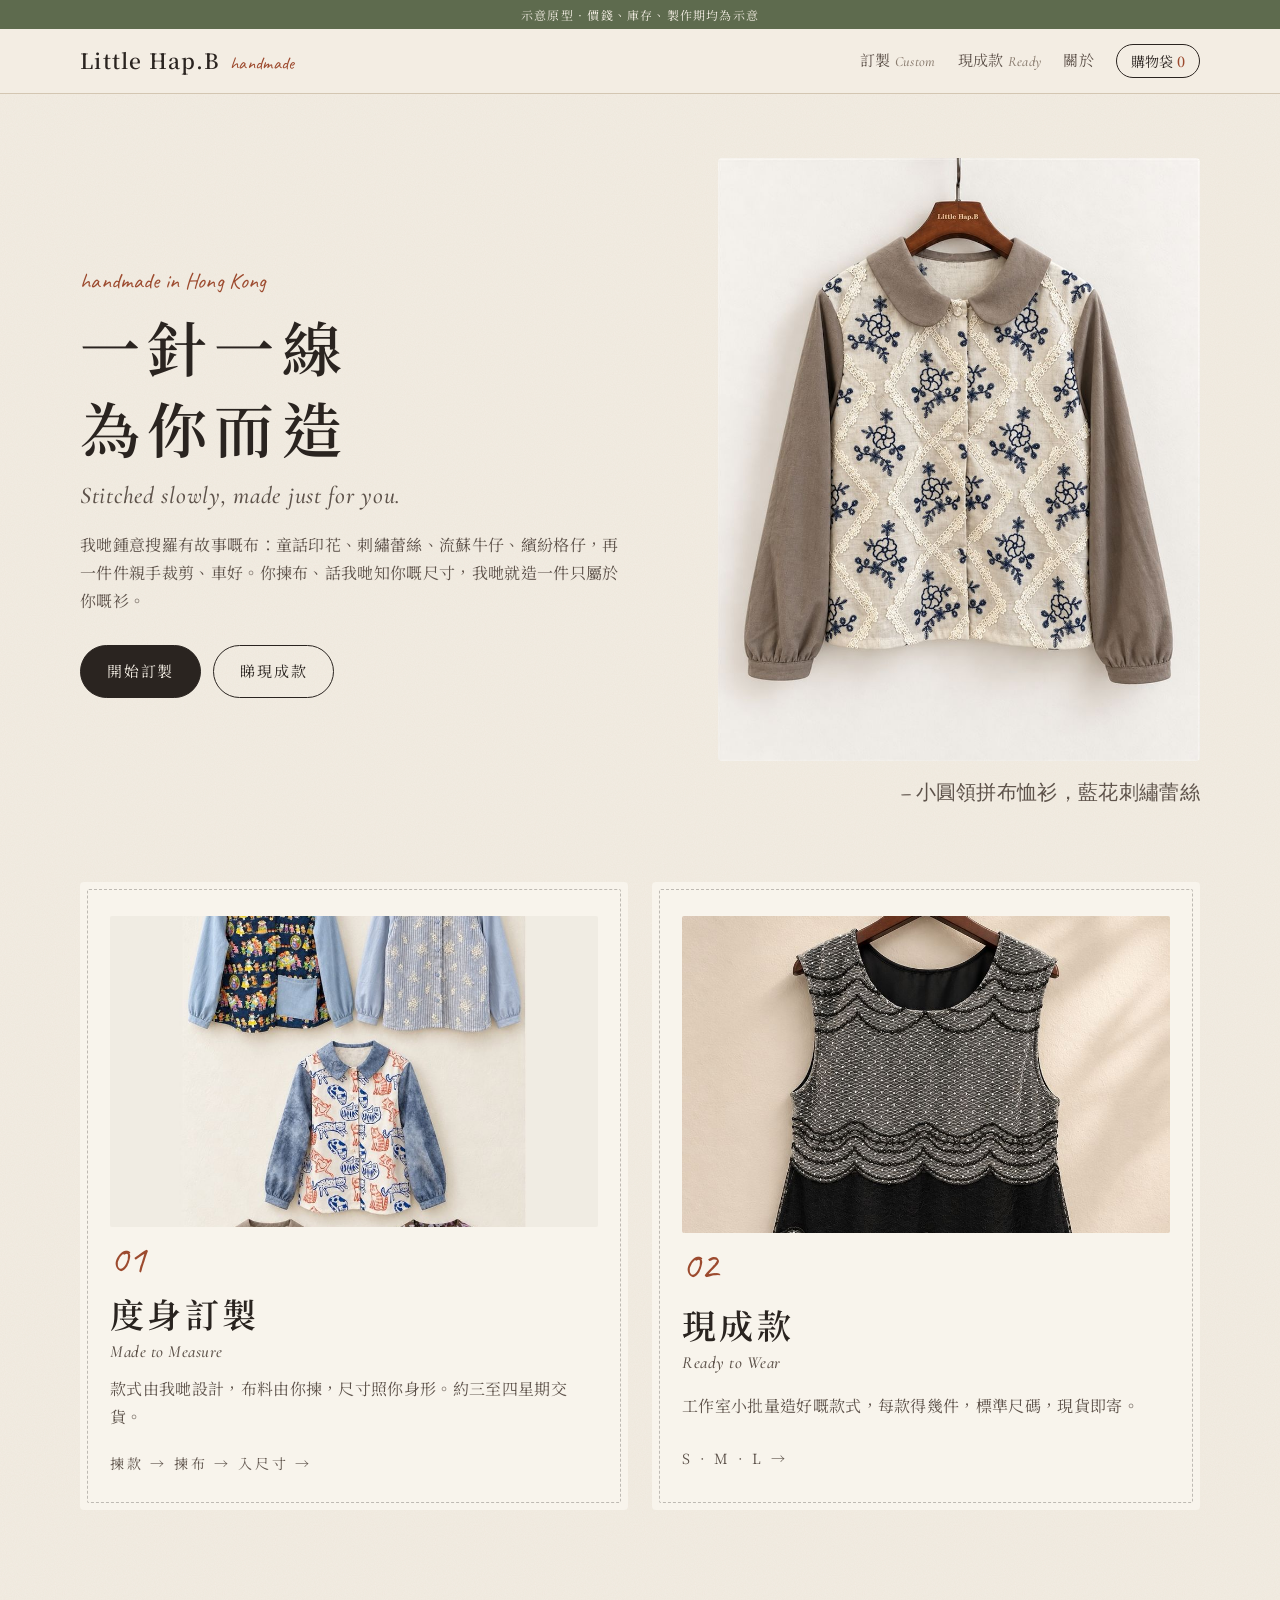
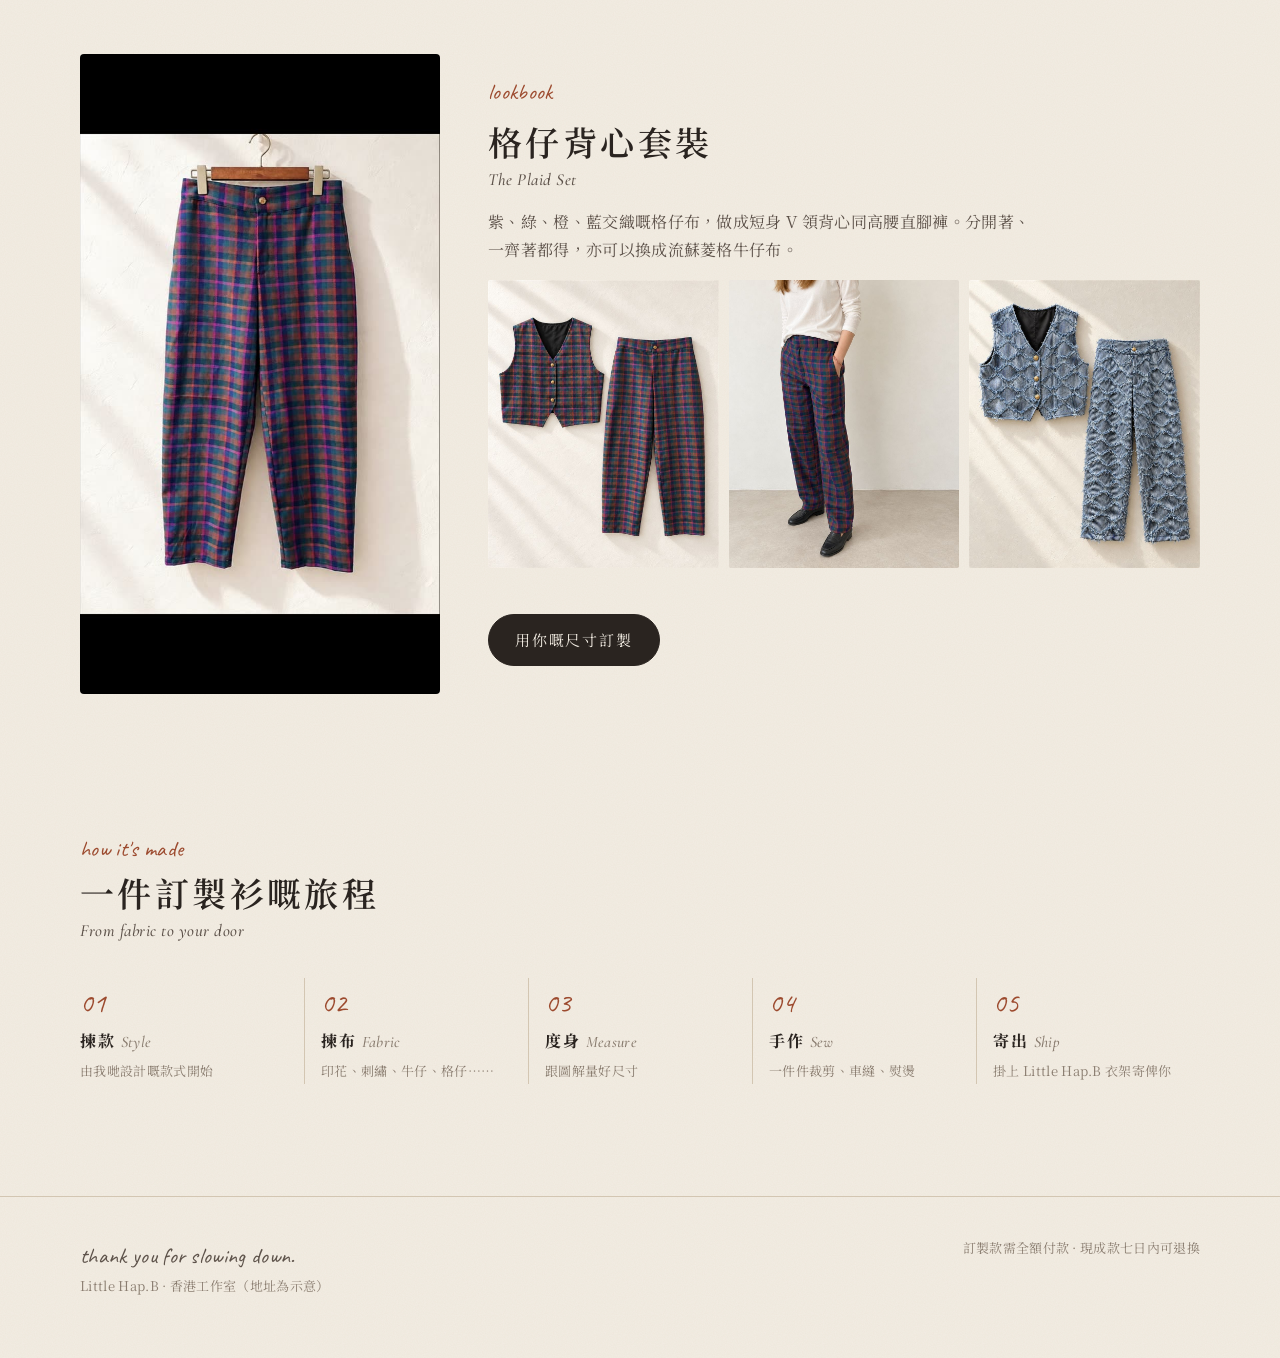
==== commit 5bc945f2: "Add English subtitles alongside Cantonese copy Co-Authored-By: Claude Opus 5.5 <noreply@anthropic.co" ====
--- a/site/index.html
+++ b/site/index.html
@@ -6,7 +6,7 @@
 <title>Little Hap.B · 原型</title>
 <link rel="preconnect" href="https://fonts.googleapis.com">
 <link rel="preconnect" href="https://fonts.gstatic.com" crossorigin>
-<link href="https://fonts.googleapis.com/css2?family=Caveat:wght@500&family=Noto+Serif+TC:wght@400;600&display=swap" rel="stylesheet">
+<link href="https://fonts.googleapis.com/css2?family=Caveat:wght@500&family=Cormorant+Garamond:ital,wght@1,500&family=Noto+Serif+TC:wght@400;600&display=swap" rel="stylesheet">
 <link rel="stylesheet" href="styles.css">
 </head>
 <body>
@@ -17,8 +17,8 @@
   <div class="wrap">
     <a class="brand" href="#"><b>Little Hap.B</b><span>handmade</span></a>
     <nav class="nav">
-      <a href="#custom" data-nav="custom">訂製</a>
-      <a href="#ready" data-nav="ready">現成款</a>
+      <a href="#custom" data-nav="custom">訂製 <i class="en-i hide-sm">Custom</i></a>
+      <a href="#ready" data-nav="ready">現成款 <i class="en-i hide-sm">Ready</i></a>
       <a href="#" data-nav="home" class="hide-sm">關於</a>
       <button class="cart-btn" id="cartBtn" type="button">購物袋 <span class="count" id="cartCount">0</span></button>
     </nav>
@@ -32,7 +32,7 @@
       <div class="wrap hero-grid">
         <div>
           <div class="eyebrow">handmade in Hong Kong</div>
-          <h1>一針一線<br>為你而造</h1>
+          <h1>一針一線<br>為你而造<span class="en">Stitched slowly, made just for you.</span></h1>
           <p class="lede">我哋鍾意搜羅有故事嘅布：童話印花、刺繡蕾絲、流蘇牛仔、繽紛格仔，再一件件親手裁剪、車好。你揀布、話我哋知你嘅尺寸，我哋就造一件只屬於你嘅衫。</p>
           <div class="cta-row">
             <a class="btn" href="#custom">開始訂製</a>
@@ -52,14 +52,14 @@
           <a class="zone stitched" href="#custom">
             <img class="zone-img" src="img/blouse-collage.jpg" alt="" loading="lazy">
             <span class="num">01</span>
-            <h2>度身訂製</h2>
+            <h2>度身訂製<span class="en">Made to Measure</span></h2>
             <p class="lede">款式由我哋設計，布料由你揀，尺寸照你身形。約三至四星期交貨。</p>
             <span class="go">揀款 → 揀布 → 入尺寸 →</span>
           </a>
           <a class="zone stitched" href="#ready">
             <img class="zone-img" src="img/lace-top.jpg" alt="" loading="lazy">
             <span class="num">02</span>
-            <h2>現成款</h2>
+            <h2>現成款<span class="en">Ready to Wear</span></h2>
             <p class="lede">工作室小批量造好嘅款式，每款得幾件，標準尺碼，現貨即寄。</p>
             <span class="go">S · M · L →</span>
           </a>
@@ -73,8 +73,8 @@
           <video src="img/plaid-set.mp4" poster="img/plaid-set-poster.jpg" autoplay muted loop playsinline></video>
         </div>
         <div class="lookbook-text">
-          <div class="eyebrow">the plaid set</div>
-          <h2>格仔背心套裝</h2>
+          <div class="eyebrow">lookbook</div>
+          <h2>格仔背心套裝<span class="en">The Plaid Set</span></h2>
           <p class="lede">紫、綠、橙、藍交織嘅格仔布，做成短身 V 領背心同高腰直腳褲。分開著、一齊著都得，亦可以換成流蘇菱格牛仔布。</p>
           <div class="lookbook-thumbs">
             <img src="img/plaid-set.jpg" alt="格仔背心套裝" loading="lazy">
@@ -90,14 +90,14 @@
       <div class="wrap">
         <div class="section-head">
           <div class="eyebrow">how it's made</div>
-          <h2>一件訂製衫嘅旅程</h2>
+          <h2>一件訂製衫嘅旅程<span class="en">From fabric to your door</span></h2>
         </div>
         <ol class="process process-wrap">
-          <li><b>揀款</b><small>由我哋設計嘅款式開始</small></li>
-          <li><b>揀布</b><small>印花、刺繡、牛仔、格仔……</small></li>
-          <li><b>度身</b><small>跟圖解量好尺寸</small></li>
-          <li><b>手作</b><small>一件件裁剪、車縫、熨燙</small></li>
-          <li><b>寄出</b><small>掛上 Little Hap.B 衣架寄俾你</small></li>
+          <li><b>揀款 <i class="en-i">Style</i></b><small>由我哋設計嘅款式開始</small></li>
+          <li><b>揀布 <i class="en-i">Fabric</i></b><small>印花、刺繡、牛仔、格仔……</small></li>
+          <li><b>度身 <i class="en-i">Measure</i></b><small>跟圖解量好尺寸</small></li>
+          <li><b>手作 <i class="en-i">Sew</i></b><small>一件件裁剪、車縫、熨燙</small></li>
+          <li><b>寄出 <i class="en-i">Ship</i></b><small>掛上 Little Hap.B 衣架寄俾你</small></li>
         </ol>
       </div>
     </div>
@@ -108,13 +108,13 @@
     <div class="wrap section" style="padding-top:44px">
       <div class="section-head">
         <div class="eyebrow">made to measure</div>
-        <h1 style="font-size:clamp(28px,5vw,44px)">度身訂製</h1>
+        <h1 style="font-size:clamp(28px,5vw,44px)">度身訂製<span class="en">Choose a style, pick a fabric, tell us your size.</span></h1>
       </div>
       <ol class="steps" id="steps">
-        <li data-step="0"><span class="n">1</span>揀款式</li>
-        <li data-step="1"><span class="n">2</span>揀布料</li>
-        <li data-step="2"><span class="n">3</span>入尺寸</li>
-        <li data-step="3"><span class="n">4</span>確認</li>
+        <li data-step="0"><span class="n">1</span>揀款式<small>Style</small></li>
+        <li data-step="1"><span class="n">2</span>揀布料<small>Fabric</small></li>
+        <li data-step="2"><span class="n">3</span>入尺寸<small>Size</small></li>
+        <li data-step="3"><span class="n">4</span>確認<small>Review</small></li>
       </ol>
       <div class="flow-grid">
         <aside class="preview stitched" id="preview"></aside>
@@ -128,7 +128,7 @@
     <div class="wrap section" style="padding-top:44px">
       <div class="section-head">
         <div class="eyebrow">ready to wear</div>
-        <h1 style="font-size:clamp(28px,5vw,44px)">現成款</h1>
+        <h1 style="font-size:clamp(28px,5vw,44px)">現成款<span class="en">Small batches. Once they're gone, they're gone.</span></h1>
         <p class="lede">小批量製作，每款只造十幾件。賣完會再排期，唔會大量生產。</p>
       </div>
       <div class="filters" id="filters"></div>
--- a/site/styles.css
+++ b/site/styles.css
@@ -428,3 +428,16 @@
   .card .meta { flex-direction: column; gap: 0; }
   .card .price { font-size: 14px; }
 }
+
+/* ---------- English lines ---------- */
+.en {
+  display: block; margin-top: .25em;
+  font-family: "Cormorant Garamond", Georgia, serif; font-style: italic; font-weight: 500;
+  font-size: .5em; letter-spacing: .03em; line-height: 1.3; color: var(--ink-soft);
+}
+h1 .en { font-size: .4em; margin-top: .5em; }
+h3 .en, .card h3 .en { font-size: .82em; margin-top: 0; color: var(--muted); }
+.en-i { font-family: "Cormorant Garamond", Georgia, serif; font-style: italic; font-weight: 500; color: var(--muted); letter-spacing: .02em; }
+.nav .en-i { font-size: .95em; }
+.steps li small { display: block; font-family: "Cormorant Garamond", Georgia, serif; font-style: italic; font-size: 13px; letter-spacing: .04em; color: var(--muted); line-height: 1.2; }
+@media (max-width: 640px) { .nav .en-i.hide-sm { display: none; } }
